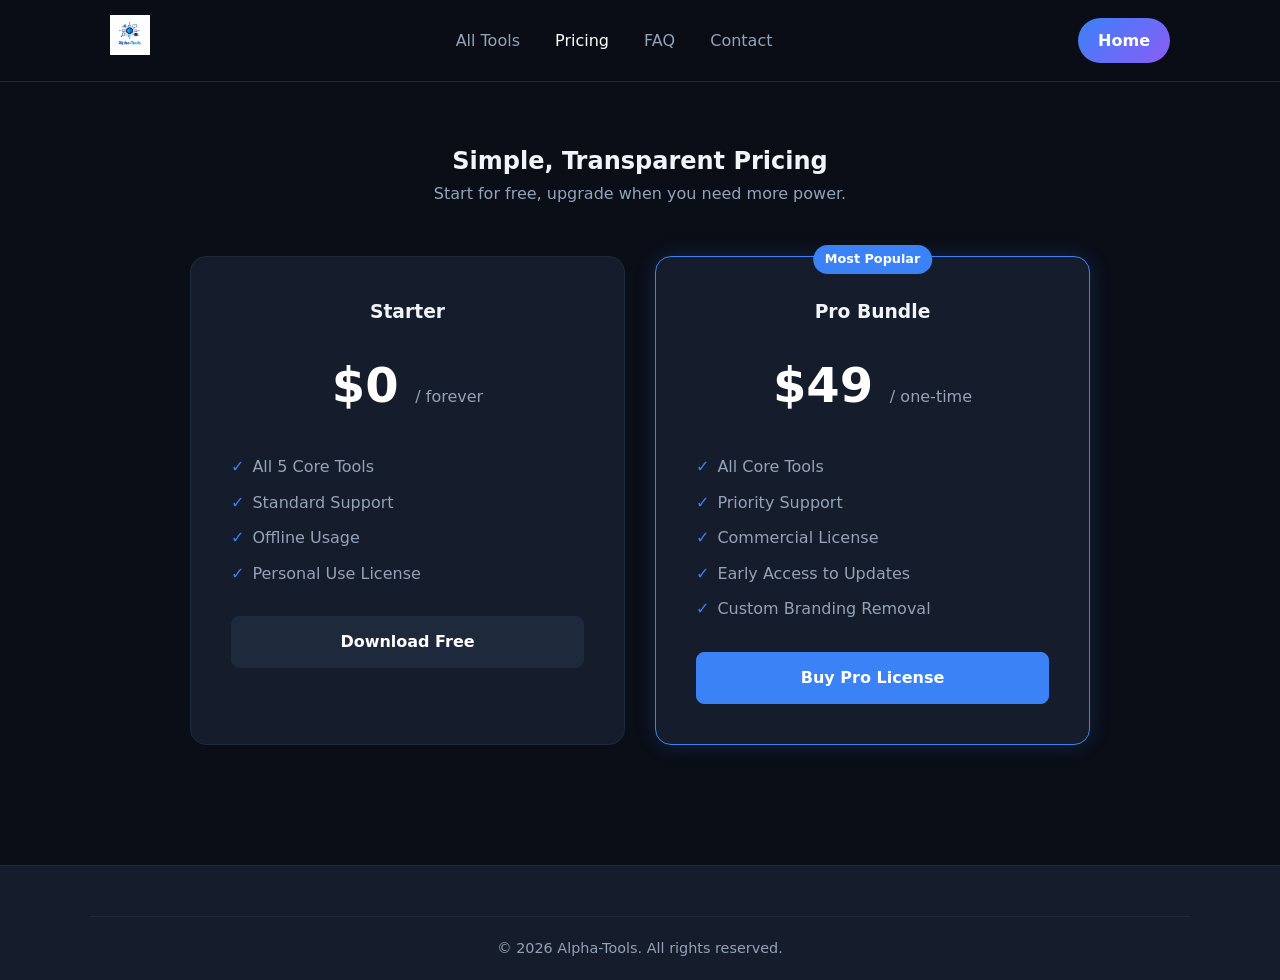
==== pricing.html @ b8fe3117 "Branding: Added Official Logo and Favicon" ====
<!DOCTYPE html>
<html lang="en">
<head>
    <meta charset="UTF-8">
    <meta name="viewport" content="width=device-width, initial-scale=1.0">
    <title>Pricing | Alpha-Tools</title>
    <link rel="icon" href="assets/logo-alpha-tools.png" type="image/png">
    <link rel="stylesheet" href="styles.css">
    <style>
        .pricing-grid { display: grid; grid-template-columns: repeat(auto-fit, minmax(280px, 1fr)); gap: 30px; max-width: 900px; margin: 0 auto; }
        .pricing-card { background: var(--bg-card); padding: 40px; border-radius: var(--radius); border: 1px solid var(--border); text-align: center; position: relative; }
        .pricing-card.popular { border-color: var(--primary); box-shadow: 0 0 20px rgba(59,130,246,0.2); }
        .popular-badge { position: absolute; top: -12px; left: 50%; transform: translateX(-50%); background: var(--primary); color: #fff; padding: 4px 12px; border-radius: 20px; font-size: 0.8rem; font-weight: 600; }
        .price { font-size: 3rem; font-weight: 800; margin: 20px 0; color: #fff; }
        .price span { font-size: 1rem; color: var(--text-muted); font-weight: 400; }
        .features { list-style: none; margin: 30px 0; text-align: left; }
        .features li { margin-bottom: 10px; color: var(--text-muted); display: flex; align-items: center; gap: 8px; }
        .features li::before { content: "✓"; color: var(--primary); font-weight: bold; }
        .pricing-cta { display: block; width: 100%; padding: 12px; background: var(--bg-elevated); color: #fff; text-decoration: none; border-radius: 8px; font-weight: 600; transition: 0.3s; border: 1px solid var(--border); }
        .pricing-cta:hover { background: var(--primary); border-color: var(--primary); }
        .pricing-card.popular .pricing-cta { background: var(--primary); border-color: var(--primary); }
        .pricing-card.popular .pricing-cta:hover { background: var(--primary-dark); }
    </style>
</head>
<body>
    <nav class="navbar">
        <div class="container nav-content">
            <a href="index.html" class="logo">
                <img src="assets/logo-alpha-tools.png" alt="Alpha-Tools Logo" height="40">
            </a>
            <div class="nav-links">
                <a href="index.html#tools">All Tools</a>
                <a href="pricing.html" style="color:#fff;">Pricing</a>
                <a href="index.html#faq">FAQ</a>
                <a href="index.html#contact">Contact</a>
            </div>
            <div class="nav-actions">
                <a href="index.html" class="btn-primary">Home</a>
            </div>
        </div>
    </nav>

    <section class="section container" style="text-align: center;">
        <h1>Simple, Transparent Pricing</h1>
        <p style="color:var(--text-muted); margin-bottom: 50px;">Start for free, upgrade when you need more power.</p>

        <div class="pricing-grid">
            <!-- Free Tier -->
            <div class="pricing-card">
                <h3>Starter</h3>
                <div class="price">$0 <span>/ forever</span></div>
                <ul class="features">
                    <li>All 5 Core Tools</li>
                    <li>Standard Support</li>
                    <li>Offline Usage</li>
                    <li>Personal Use License</li>
                </ul>
                <a href="index.html#tools" class="pricing-cta">Download Free</a>
            </div>

            <!-- Pro Tier -->
            <div class="pricing-card popular">
                <div class="popular-badge">Most Popular</div>
                <h3>Pro Bundle</h3>
                <div class="price">$49 <span>/ one-time</span></div>
                <ul class="features">
                    <li>All Core Tools</li>
                    <li>Priority Support</li>
                    <li>Commercial License</li>
                    <li>Early Access to Updates</li>
                    <li>Custom Branding Removal</li>
                </ul>
                <a href="#contact" class="pricing-cta">Buy Pro License</a>
            </div>
        </div>
    </section>

    <footer class="footer">
        <div class="container footer-bottom">
            <p>&copy; 2026 Alpha-Tools. All rights reserved.</p>
        </div>
    </footer>
</body>
</html>
---- styles.css ----
/* Alpha-Tools Professional Design - 2026 */
:root {
    --primary: #3b82f6;
    --primary-dark: #2563eb;
    --accent: #8b5cf6;
    --bg-dark: #0a0e17;
    --bg-card: #151c2b;
    --bg-elevated: #1e293b;
    --text-main: #f1f5f9;
    --text-muted: #94a3b8;
    --border: #1e293b;
    --radius: 16px;
    --shadow: 0 20px 40px rgba(0,0,0,0.4);
}

* { margin: 0; padding: 0; box-sizing: border-box; }

body {
    font-family: 'Inter', system-ui, sans-serif;
    background: var(--bg-dark);
    color: var(--text-main);
    line-height: 1.6;
}

.container { max-width: 1100px; margin: 0 auto; padding: 0 20px; }

/* --- Navigation --- */
.navbar {
    position: sticky;
    top: 0;
    background: rgba(10, 14, 23, 0.9);
    backdrop-filter: blur(10px);
    padding: 15px 0;
    border-bottom: 1px solid var(--border);
    z-index: 100;
}

.nav-content {
    display: flex;
    justify-content: space-between;
    align-items: center;
}

.logo { font-weight: 800; font-size: 1.5rem; color: #fff; text-decoration: none; }

.nav-links a {
    color: var(--text-muted);
    text-decoration: none;
    margin: 0 15px;
    font-weight: 500;
    transition: color 0.3s;
}
.nav-links a:hover { color: #fff; }

.nav-actions { display: flex; align-items: center; gap: 15px; }

.theme-toggle {
    background: none;
    border: 1px solid var(--border);
    color: #fff;
    border-radius: 50%;
    width: 36px;
    height: 36px;
    cursor: pointer;
    font-size: 1.1rem;
}

.theme-toggle:hover { background: var(--bg-elevated); }

/* --- Buttons --- */
.btn-primary {
    background: linear-gradient(135deg, var(--primary), var(--accent));
    color: white;
    padding: 10px 20px;
    border-radius: 50px;
    text-decoration: none;
    font-weight: 600;
    transition: transform 0.2s, box-shadow 0.2s;
    border: none;
    cursor: pointer;
}

.btn-primary:hover { transform: translateY(-2px); box-shadow: 0 10px 20px rgba(59,130,246,0.3); }

.btn-secondary {
    background: transparent;
    color: var(--text-muted);
    padding: 10px 20px;
    border-radius: 50px;
    text-decoration: none;
    font-weight: 600;
    border: 1px solid var(--border);
    transition: all 0.2s;
    display: inline-flex;
    align-items: center;
    gap: 8px;
}
.btn-secondary:hover { border-color: #fff; color: #fff; }

.btn-large { font-size: 1.1rem; padding: 12px 28px; }

/* --- Hero --- */
.hero {
    padding: 80px 0;
    text-align: center;
    background: radial-gradient(circle at top, #1e293b 0%, var(--bg-dark) 60%);
}

.hero h1 {
    font-size: 3.5rem;
    line-height: 1.1;
    margin-bottom: 20px;
}

.gradient-text {
    background: linear-gradient(to right, var(--primary), var(--accent));
    -webkit-background-clip: text;
    -webkit-text-fill-color: transparent;
}

.hero-subtitle {
    font-size: 1.2rem;
    color: var(--text-muted);
    max-width: 600px;
    margin: 0 auto 30px;
}

.hero-cta { display: flex; justify-content: center; gap: 20px; flex-wrap: wrap; margin-bottom: 40px; }

.trust-badges { display: flex; justify-content: center; gap: 20px; flex-wrap: wrap; margin-bottom: 50px; }

.badge {
    background: var(--bg-card);
    padding: 8px 16px;
    border-radius: 20px;
    font-size: 0.9rem;
    border: 1px solid var(--border);
}

/* --- Sections & Header --- */
.section { padding: 60px 0; }
.section-header { text-align: center; margin-bottom: 50px; }
.section-header h2 { font-size: 2.5rem; margin-bottom: 10px; }
.section-header p { color: var(--text-muted); }

/* --- Grid --- */
.grid { display: grid; grid-template-columns: repeat(auto-fit, minmax(220px, 1fr)); gap: 25px; }

.card {
    background: var(--bg-card);
    padding: 30px;
    border-radius: var(--radius);
    border: 1px solid var(--border);
    transition: transform 0.3s, box-shadow 0.3s;
    text-align: center;
}

.card:hover { transform: translateY(-10px); box-shadow: var(--shadow); }

.card-img { width: 80px; margin-bottom: 15px; }
.card h3 { margin-bottom: 10px; }
.card p { color: var(--text-muted); font-size: 0.9rem; margin-bottom: 20px; }

.btn-card {
    display: inline-block;
    background: var(--primary);
    color: #fff;
    padding: 8px 20px;
    border-radius: 6px;
    text-decoration: none;
    font-weight: 600;
}

.btn-card:hover { background: var(--primary-dark); }

/* --- FAQ & Footer --- */
.faq-grid { display: grid; grid-template-columns: repeat(auto-fit, minmax(300px, 1fr)); gap: 20px; }
.faq-item { background: var(--bg-card); padding: 20px; border-radius: 10px; border: 1px solid var(--border); }
.faq-item h4 { color: #fff; margin-bottom: 10px; }
.faq-item p { color: var(--text-muted); }

.footer {
    background: var(--bg-card);
    padding: 50px 0 20px;
    margin-top: 60px;
    border-top: 1px solid var(--border);
}

.footer-grid {
    display: grid;
    grid-template-columns: 2fr 1fr 1fr 1fr;
    gap: 40px;
    margin-bottom: 40px;
}

.footer-brand .footer-logo { font-size: 1.5rem; font-weight: 800; color: #fff; text-decoration: none; margin-bottom: 10px; display: block; }
.footer-brand p { color: var(--text-muted); margin-bottom: 15px; }
.social-links a { margin-right: 10px; font-size: 1.2rem; }

.footer-col h4 { color: #fff; margin-bottom: 15px; }
.footer-col ul { list-style: none; }
.footer-col ul li { margin-bottom: 8px; }
.footer-col ul a { color: var(--text-muted); text-decoration: none; font-size: 0.9rem; }
.footer-col ul a:hover { color: #fff; }

.footer-bottom {
    text-align: center;
    padding-top: 20px;
    border-top: 1px solid var(--border);
    color: var(--text-muted);
    font-size: 0.9rem;
}

/* --- Responsive --- */
@media (max-width: 768px) {
    .nav-links { display: none; }
    .hero h1 { font-size: 2.5rem; }
    .footer-grid { grid-template-columns: 1fr; }
}
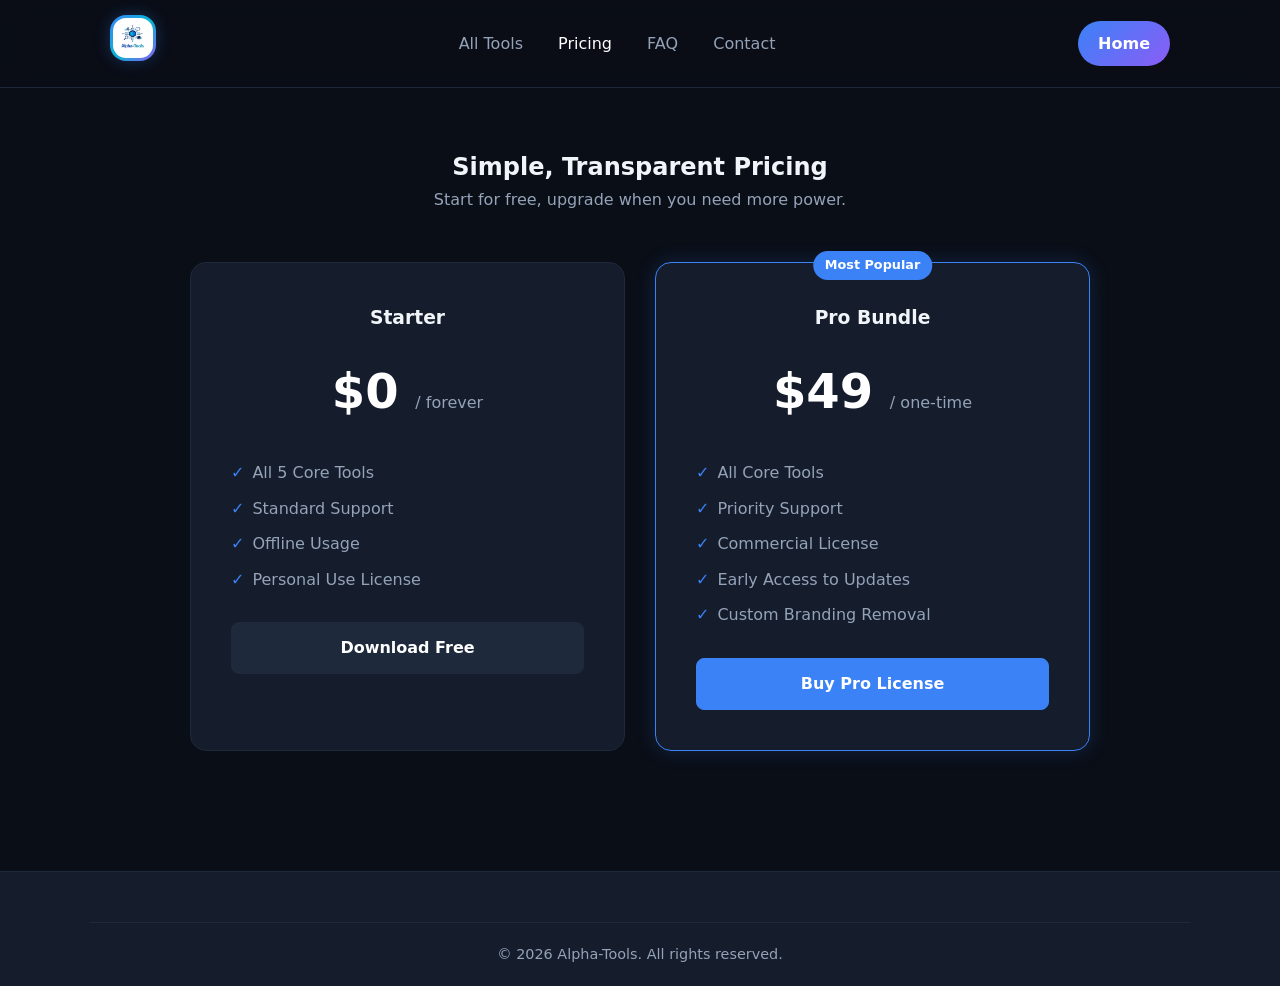
==== commit 2e350f4f: "UI: Added Glowing Logo Frame and Button Polish" ====
--- a/pricing.html
+++ b/pricing.html
@@ -26,7 +26,9 @@
     <nav class="navbar">
         <div class="container nav-content">
             <a href="index.html" class="logo">
-                <img src="assets/logo-alpha-tools.png" alt="Alpha-Tools Logo" height="40">
+                <div class="logo-container">
+                <img src="assets/logo-alpha-tools.png" alt="Alpha-Tools Logo">
+            </div>
             </a>
             <div class="nav-links">
                 <a href="index.html#tools">All Tools</a>
--- a/styles.css
+++ b/styles.css
@@ -217,3 +217,49 @@
     .hero h1 { font-size: 2.5rem; }
     .footer-grid { grid-template-columns: 1fr; }
 }
+
+/* --- Logo Container with Border Glow --- */
+.logo-container {
+  position: relative;
+  display: inline-block;
+  padding: 3px; /* Border thickness */
+  background: linear-gradient(135deg, #3b82f6 0%, #06b6d4 50%, #8b5cf6 100%);
+  border-radius: 16px; /* Rounded corners */
+  box-shadow: 0 0 15px rgba(59, 130, 246, 0.3);
+  transition: all 0.3s ease;
+  animation: borderGlow 4s ease-in-out infinite;
+}
+
+.logo-container:hover {
+  transform: scale(1.1); /* Make it pop */
+  box-shadow: 0 0 25px rgba(6, 182, 212, 0.6);
+}
+
+.logo-container img {
+  display: block;
+  border-radius: 13px; /* Slightly less than container */
+  background: #ffffff; /* Clean background */
+  width: 40px;  /* Navbar size */
+  height: 40px;
+  object-fit: cover;
+}
+
+@keyframes borderGlow {
+  0%, 100% { box-shadow: 0 0 15px rgba(59, 130, 246, 0.3); }
+  50% { box-shadow: 0 0 25px rgba(6, 182, 212, 0.6), 0 0 35px rgba(139, 92, 246, 0.3); }
+}
+
+/* Hero Logo Size Override */
+.hero .logo-container img {
+  width: 120px;
+  height: 120px;
+}
+
+/* Button Refinements */
+.card-img {
+  filter: drop-shadow(0 4px 6px rgba(0,0,0,0.3));
+  transition: transform 0.3s;
+}
+.card:hover .card-img {
+  transform: translateY(-5px);
+}
